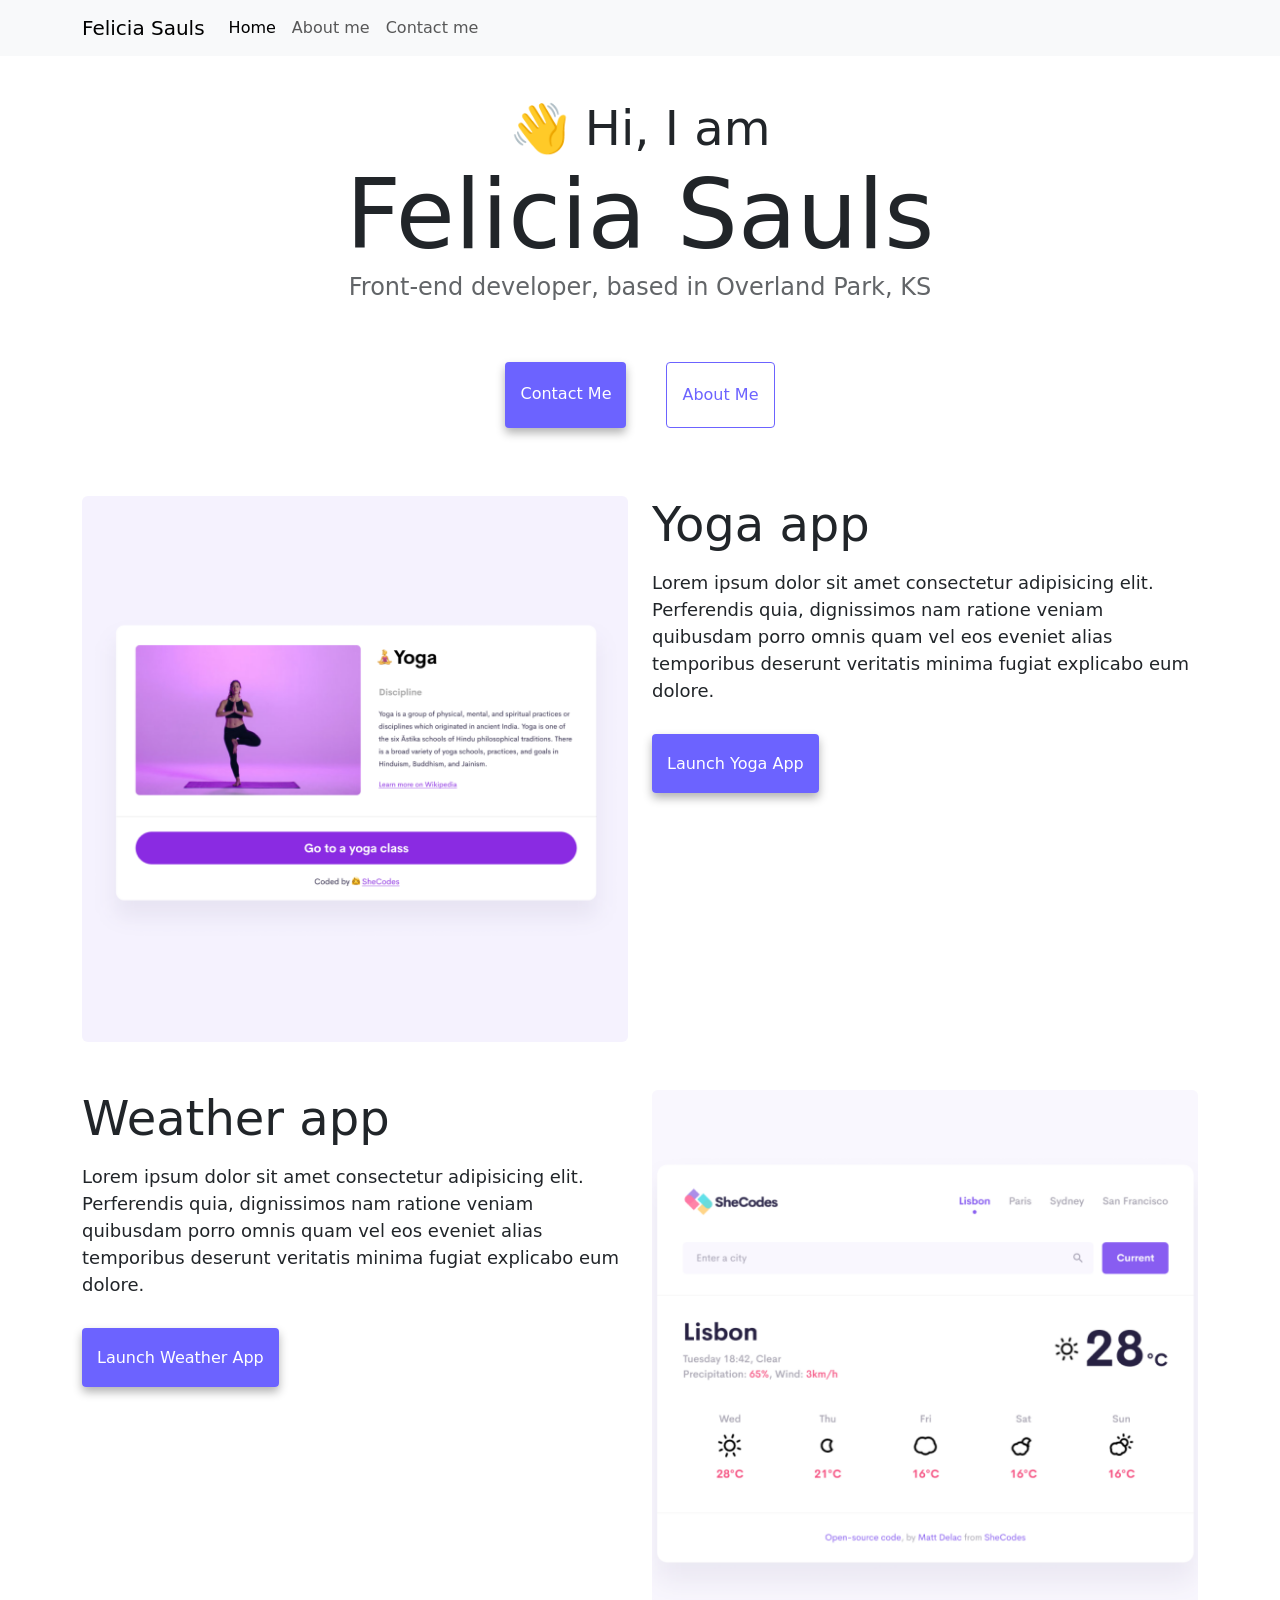
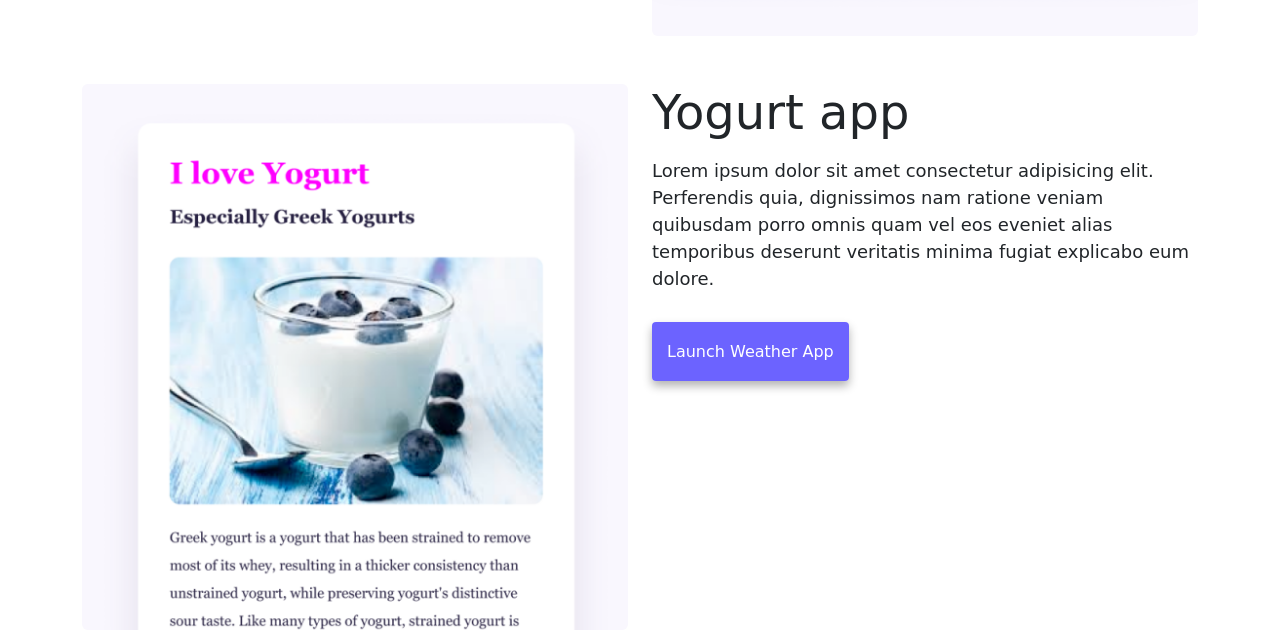
==== index.html @ 981125e0 "Created the initial file structure" ====
<!DOCTYPE html>
<html lang="en">
<head>
    <meta charset="UTF-8">
    <meta name="viewport" content="width=device-width, initial-scale=1.0">
    <link 
    href="https://cdn.jsdelivr.net/npm/bootstrap@5.3.8/dist/css/bootstrap.min.css" 
    rel="stylesheet" integrity="sha384-sRIl4kxILFvY47J16cr9ZwB07vP4J8+LH7qKQnuqkuIAvNWLzeN8tE5YBujZqJLB" 
    crossorigin="anonymous">
    <script src="https://cdn.jsdelivr.net/npm/bootstrap@5.3.8/dist/js/bootstrap.bundle.min.js" 
    integrity="sha384-FKyoEForCGlyvwx9Hj09JcYn3nv7wiPVlz7YYwJrWVcXK/BmnVDxM+D2scQbITxI" 
    crossorigin="anonymous"></script>
    <link rel="stylesheet" href="style.css" />
    <title>About Felicia Sauls</title>
</head>
<body>
   <nav class="navbar navbar-expand-lg navbar-light bg-light fixed-top">
      <div class="container">
        <a class="navbar-brand" href="index.html">Felicia Sauls</a>
        <button
          class="navbar-toggler"
          type="button"
          data-bs-toggle="collapse"
          data-bs-target="#navbarNav"
          aria-controls="navbarNav"
          aria-expanded="false"
          aria-label="Toggle navigation"
        >
          <span class="navbar-toggler-icon"></span>
        </button>
        <div class="collapse navbar-collapse" id="navbarNav">
          <ul class="navbar-nav">
            <li class="nav-item">
              <a class="nav-link active" aria-current="page" href="index.html"
                >Home</a
              >
            </li>
            <li class="nav-item">
              <a class="nav-link" href="about.html">About me</a>
            </li>
            <li class="nav-item">
              <a class="nav-link" href="about.html#contact">Contact me</a>
            </li>
          </ul>
        </div>
      </div>
    </nav>
    <h2 class="text-center">👋 Hi, I am</h2>
    <h1 class="text-center">Felicia Sauls</h1>
    <h3 class="text-center">Front-end developer, based in Overland Park, KS</h3>
    <div class="navigation-links mb-5">
      <a href="about.html#contact" class="primary-link">Contact me</a>
      <a href="about.html" class="secondary-link">About me</a>
    </div>
    <div class="container">
      <div class="row">
        <div class="col-6">
          <img src="images/yoga.png" class="img-fluid rounded" />
        </div>
        <div class="col-6">
          <h2 class="mb-3">Yoga app</h2>
          <p>
            Lorem ipsum dolor sit amet consectetur adipisicing elit. Perferendis
            quia, dignissimos nam ratione veniam quibusdam porro omnis quam vel
            eos eveniet alias temporibus deserunt veritatis minima fugiat
            explicabo eum dolore.
          </p>
          <div class="mt-5">
            <a href="#" class="primary-link">Launch Yoga App</a>
          </div>
        </div>
      </div>
      <div class="row mt-5">
        <div class="col-6">
          <h2 class="mb-3">Weather app</h2>
          <p>
            Lorem ipsum dolor sit amet consectetur adipisicing elit. Perferendis
            quia, dignissimos nam ratione veniam quibusdam porro omnis quam vel
            eos eveniet alias temporibus deserunt veritatis minima fugiat
            explicabo eum dolore.
          </p>
          <div class="mt-5">
            <a href="#" class="primary-link">Launch Weather App</a>
          </div>
        </div>
        <div class="col-6">
          <img src="images/weather.png" class="img-fluid rounded" />
        </div>
      </div>
      <div class="row mt-5">
        <div class="col-6">
          <img src="images/yogurt.png" class="img-fluid rounded" />
        </div>
        <div class="col-6">
          <h2 class="mb-3">Yogurt app</h2>
          <p>
            Lorem ipsum dolor sit amet consectetur adipisicing elit. Perferendis
            quia, dignissimos nam ratione veniam quibusdam porro omnis quam vel
            eos eveniet alias temporibus deserunt veritatis minima fugiat
            explicabo eum dolore.
          </p>
          <div class="mt-5">
            <a href="#" class="primary-link">Launch Weather App</a>
          </div>
        </div>
      </div>
    </div>
  </body>
</html
---- style.css ----
:root {
  --primary-color: #6c63ff;
  --secondary-color: #f5f2fe;
  --box-shadow: 0 5px 10px rgba(0, 0, 0, 0.3);
}

body {
  margin-top: 100px;
}

h1,
h2,
h3 {
  margin: 0;
}

h1 {
  font-size: 96px;
}

h2 {
  font-size: 48px;
}

h3 {
  font-size: 24px;
  opacity: 0.7;
}

p {
  font-size: 18px;
  line-height: 1.5;
}

.navigation-links {
  display: flex;
  margin-top: 40px;
  justify-content: center;
}

.navigation-links a {
  margin: 20px;
}

.primary-link {
  border-radius: 4px;
  padding: 20px 15px;
  text-decoration: none;
  text-transform: capitalize;
  background: var(--primary-color);
  box-shadow: var(--box-shadow);
  color: white;
}

.secondary-link {
  border-radius: 4px;
  padding: 20px 15px;
  text-decoration: none;
  text-transform: capitalize;
  color: var(--primary-color);
  border: 1px solid var(--primary-color);
}

.homepage-link {
  color: var(--primary-color);
  text-align: center;
  display: block;
}

.about-paragraphs {
  margin: 30px 0;
}

.about-paragraphs p {
  margin: 10px;
}

.email-link {
  display: flex;
  justify-content: center;
  color: var(--primary-color);
  font-size: 28px;
  text-decoration: none;
}

.email-link:hover {
  text-decoration: underline;
}
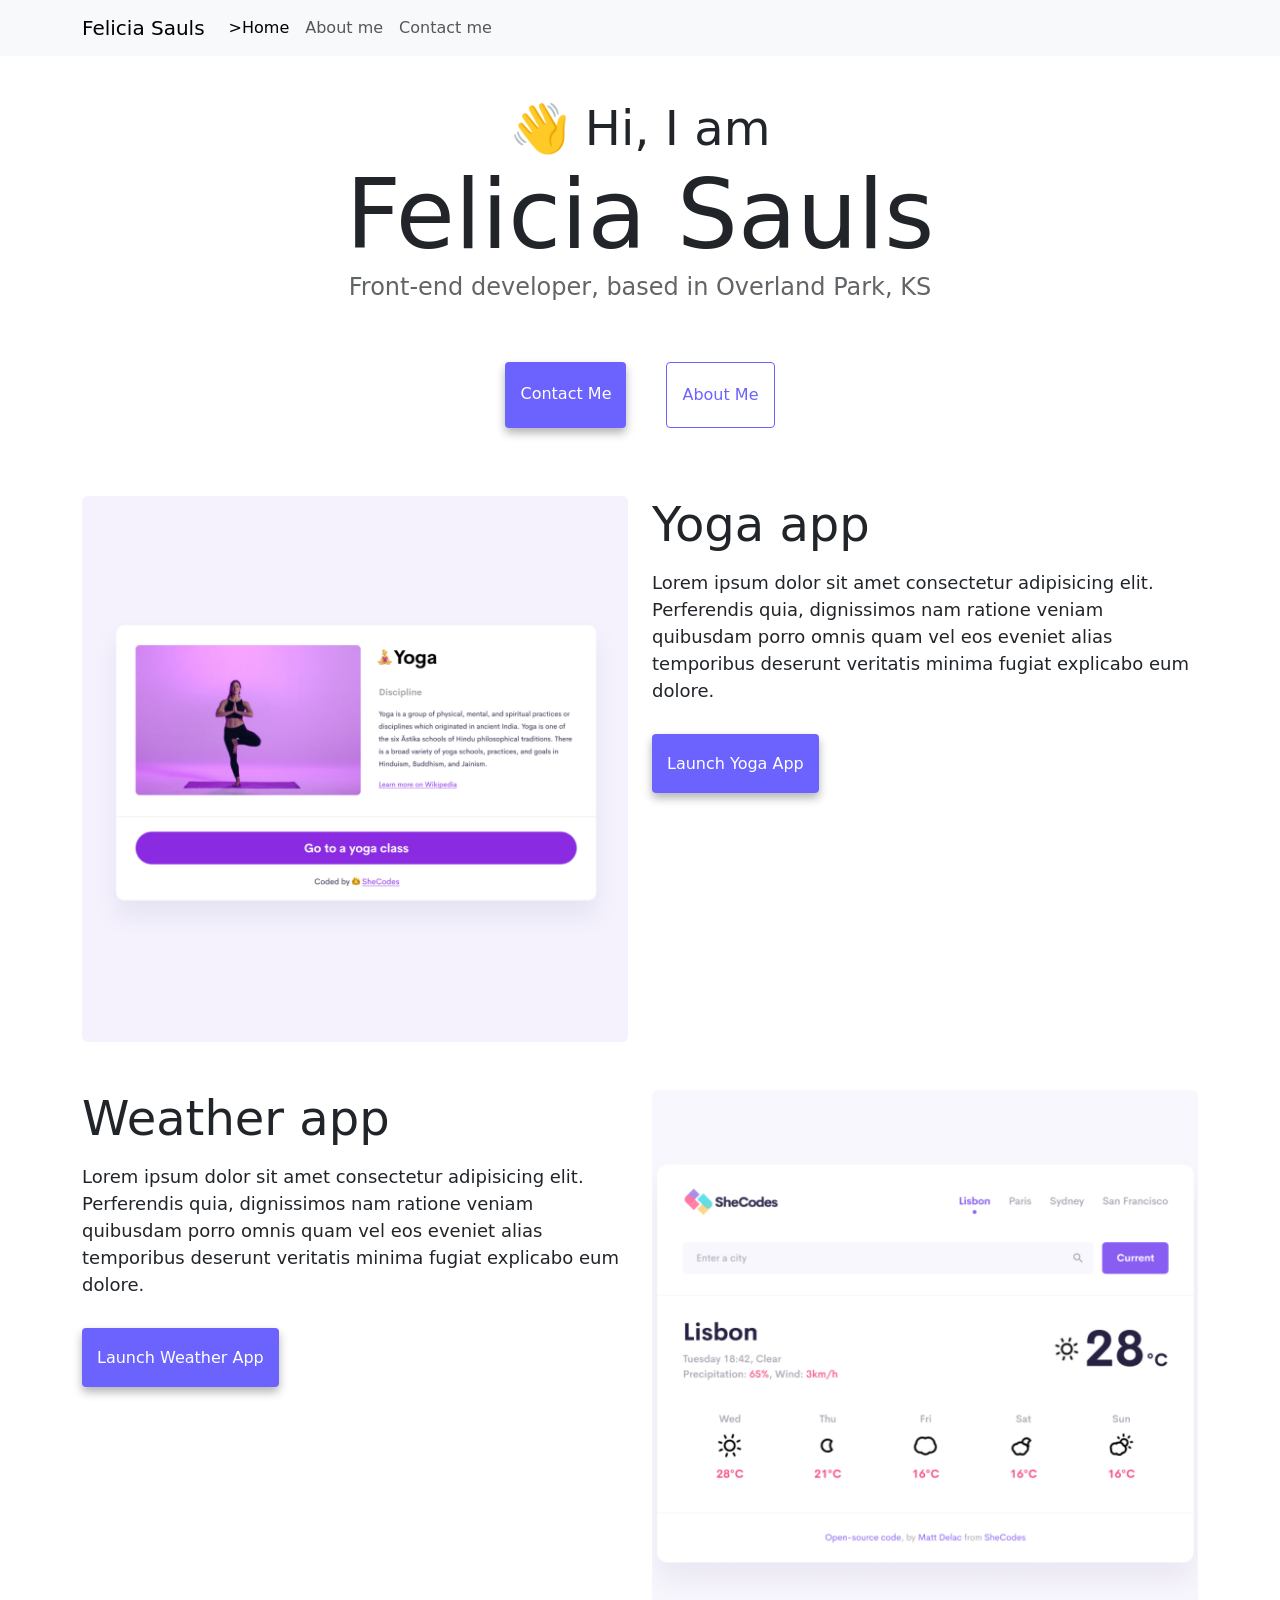
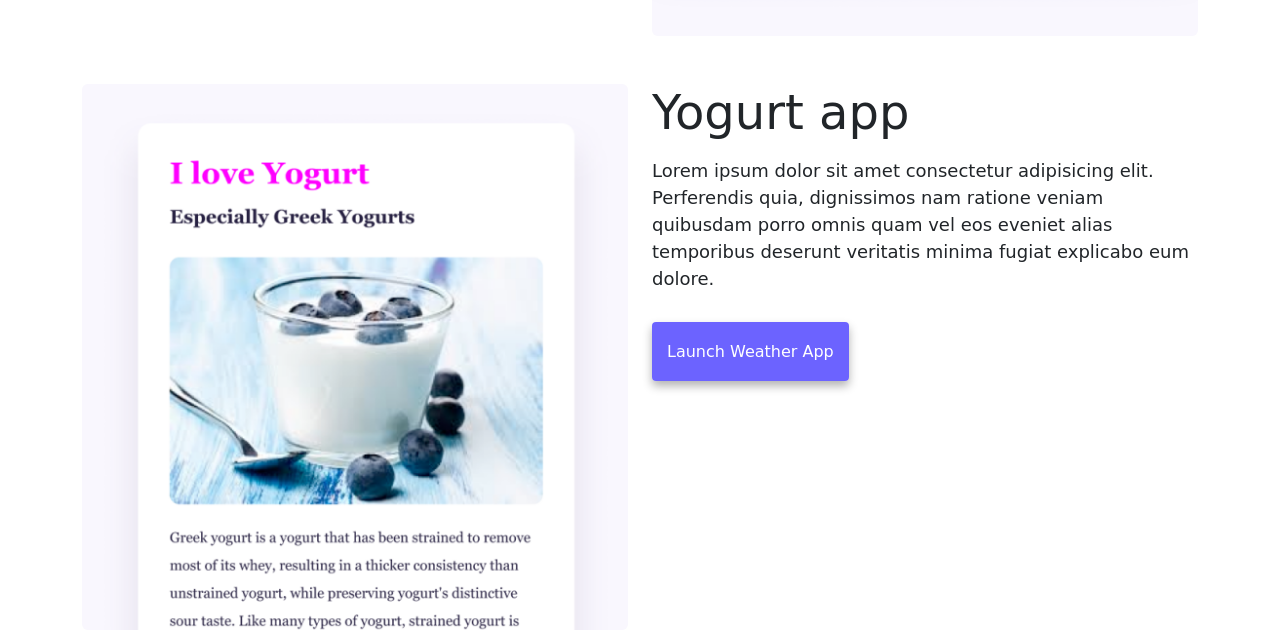
==== commit e6a80a8f: "Imported the portfolio project" ====
--- a/index.html
+++ b/index.html
@@ -10,13 +10,13 @@
     <script src="https://cdn.jsdelivr.net/npm/bootstrap@5.3.8/dist/js/bootstrap.bundle.min.js" 
     integrity="sha384-FKyoEForCGlyvwx9Hj09JcYn3nv7wiPVlz7YYwJrWVcXK/BmnVDxM+D2scQbITxI" 
     crossorigin="anonymous"></script>
-    <link rel="stylesheet" href="style.css" />
+    <link rel="stylesheet" href="/style.css" />
     <title>About Felicia Sauls</title>
 </head>
 <body>
    <nav class="navbar navbar-expand-lg navbar-light bg-light fixed-top">
       <div class="container">
-        <a class="navbar-brand" href="index.html">Felicia Sauls</a>
+                <a class="navbar-brand" href="/">Felicia Sauls</a>
         <button
           class="navbar-toggler"
           type="button"
@@ -31,15 +31,15 @@
         <div class="collapse navbar-collapse" id="navbarNav">
           <ul class="navbar-nav">
             <li class="nav-item">
-              <a class="nav-link active" aria-current="page" href="index.html"
+              <a class="nav-link active" aria-current="page" href="/">
                 >Home</a
               >
             </li>
             <li class="nav-item">
-              <a class="nav-link" href="about.html">About me</a>
+              <a class="nav-link" href="/about.html">About me</a>
             </li>
             <li class="nav-item">
-              <a class="nav-link" href="about.html#contact">Contact me</a>
+              <a class="nav-link" href="/about.html#contact">Contact me</a>
             </li>
           </ul>
         </div>
@@ -49,13 +49,13 @@
     <h1 class="text-center">Felicia Sauls</h1>
     <h3 class="text-center">Front-end developer, based in Overland Park, KS</h3>
     <div class="navigation-links mb-5">
-      <a href="about.html#contact" class="primary-link">Contact me</a>
-      <a href="about.html" class="secondary-link">About me</a>
+      <a href="/about.html#contact" class="primary-link">Contact me</a>
+      <a href="/about.html" class="secondary-link">About me</a>
     </div>
     <div class="container">
       <div class="row">
         <div class="col-6">
-          <img src="images/yoga.png" class="img-fluid rounded" />
+          <img src="/images/yoga.png" class="img-fluid rounded" />
         </div>
         <div class="col-6">
           <h2 class="mb-3">Yoga app</h2>
@@ -84,12 +84,12 @@
           </div>
         </div>
         <div class="col-6">
-          <img src="images/weather.png" class="img-fluid rounded" />
+          <img src="/images/weather.png" class="img-fluid rounded" />
         </div>
       </div>
       <div class="row mt-5">
         <div class="col-6">
-          <img src="images/yogurt.png" class="img-fluid rounded" />
+          <img src="/images/yogurt.png" class="img-fluid rounded" />
         </div>
         <div class="col-6">
           <h2 class="mb-3">Yogurt app</h2>
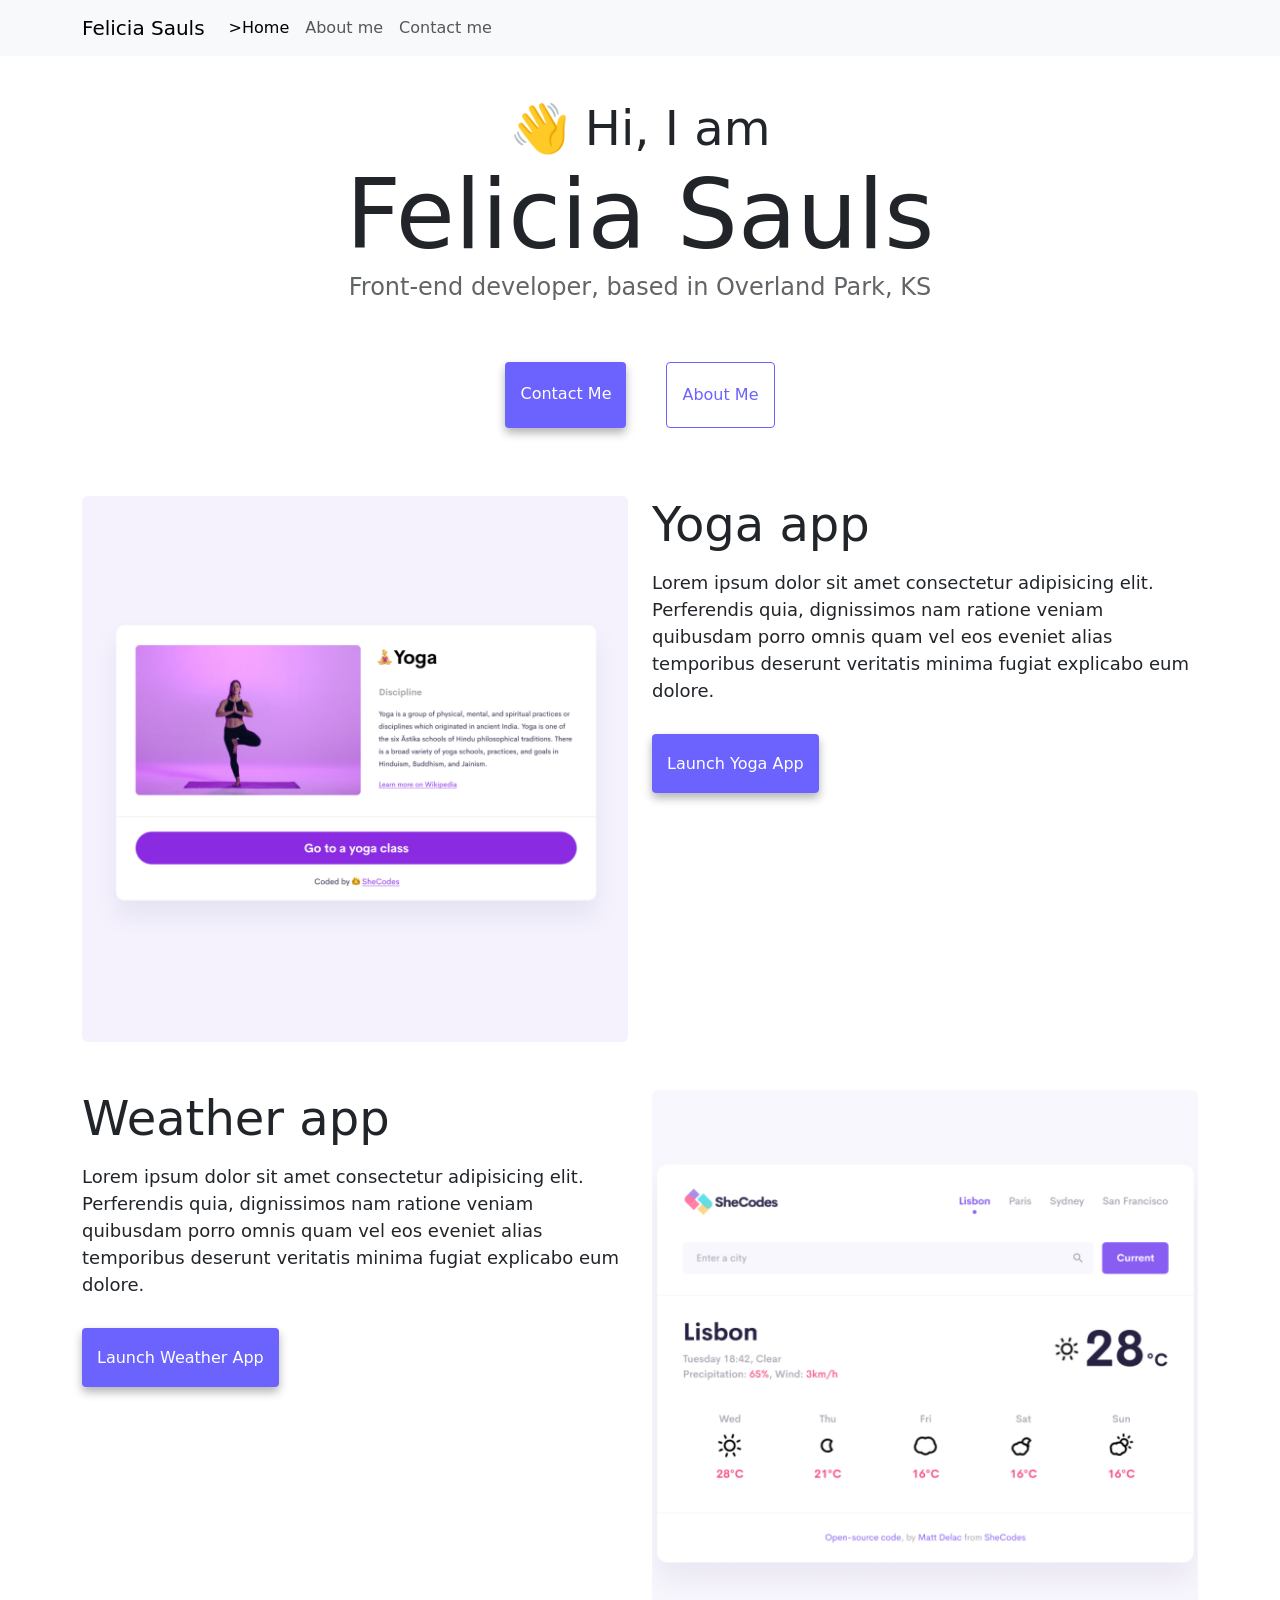
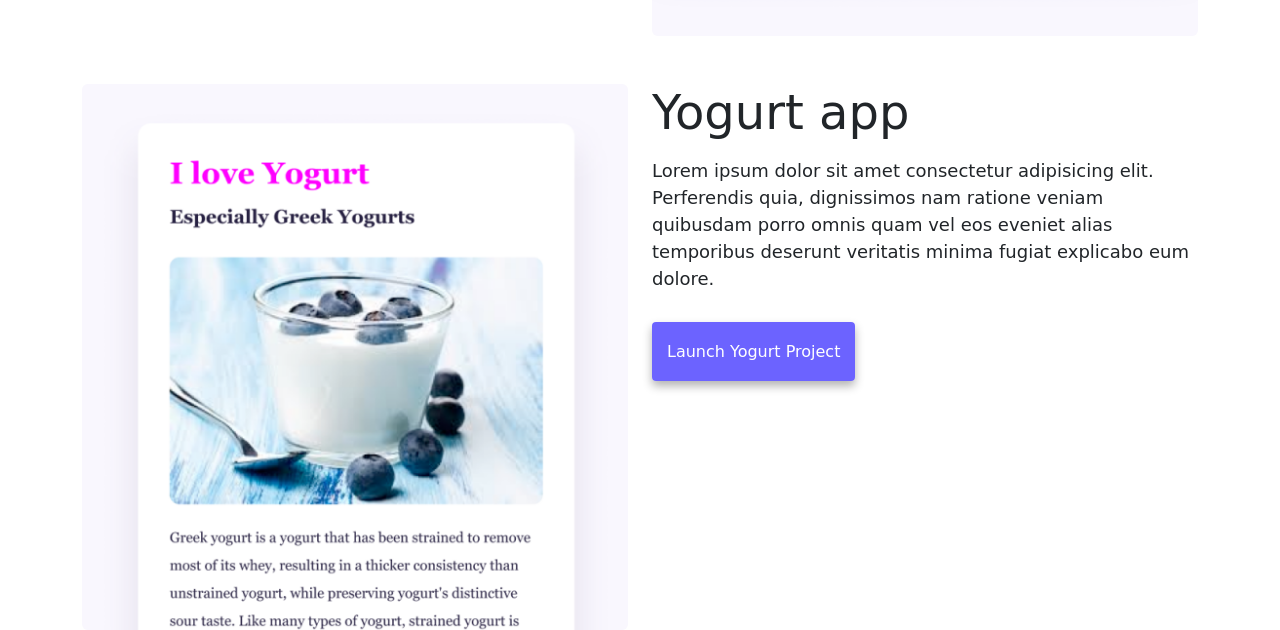
==== commit 33e10900: "Make website more SEO friendly" ====
--- a/index.html
+++ b/index.html
@@ -3,6 +3,8 @@
 <head>
     <meta charset="UTF-8">
     <meta name="viewport" content="width=device-width, initial-scale=1.0">
+    <meta name="description" content="Felicia Sauls is a front-end developer based in Overland Park, KS. 
+    She specializes in creating responsive and user-friendly web applications using modern web technologies.Contact her for job inquiries or collaborations."/>
     <link 
     href="https://cdn.jsdelivr.net/npm/bootstrap@5.3.8/dist/css/bootstrap.min.css" 
     rel="stylesheet" integrity="sha384-sRIl4kxILFvY47J16cr9ZwB07vP4J8+LH7qKQnuqkuIAvNWLzeN8tE5YBujZqJLB" 
@@ -49,13 +51,15 @@
     <h1 class="text-center">Felicia Sauls</h1>
     <h3 class="text-center">Front-end developer, based in Overland Park, KS</h3>
     <div class="navigation-links mb-5">
-      <a href="/about.html#contact" class="primary-link">Contact me</a>
-      <a href="/about.html" class="secondary-link">About me</a>
+      <a href="/about.html#contact" class="primary-link" title="Contact Felicia Sauls">Contact me</a>
+      <a href="/about.html" class="secondary-link" title="Felicia Sauls">About me</a>
     </div>
     <div class="container">
       <div class="row">
         <div class="col-6">
-          <img src="/images/yoga.png" class="img-fluid rounded" />
+          <img src="/images/yoga.png" 
+          alt="Yoga project" 
+          class="img-fluid rounded" />
         </div>
         <div class="col-6">
           <h2 class="mb-3">Yoga app</h2>
@@ -66,7 +70,7 @@
             explicabo eum dolore.
           </p>
           <div class="mt-5">
-            <a href="#" class="primary-link">Launch Yoga App</a>
+            <a href="#" class="primary-link" title="Launch Yoga Project">Launch Yoga App</a>
           </div>
         </div>
       </div>
@@ -80,16 +84,16 @@
             explicabo eum dolore.
           </p>
           <div class="mt-5">
-            <a href="#" class="primary-link">Launch Weather App</a>
+            <a href="#" class="primary-link" title="Weather project">Launch Weather App</a>
           </div>
         </div>
         <div class="col-6">
-          <img src="/images/weather.png" class="img-fluid rounded" />
+          <img src="/images/weather.png" class="img-fluid rounded" alt="Weather project" />
         </div>
       </div>
       <div class="row mt-5">
         <div class="col-6">
-          <img src="/images/yogurt.png" class="img-fluid rounded" />
+          <img src="/images/yogurt.png" class="img-fluid rounded" alt="Yogurt project" />
         </div>
         <div class="col-6">
           <h2 class="mb-3">Yogurt app</h2>
@@ -100,7 +104,7 @@
             explicabo eum dolore.
           </p>
           <div class="mt-5">
-            <a href="#" class="primary-link">Launch Weather App</a>
+            <a href="#" class="primary-link" title="Launch Yogurt Project">Launch Yogurt project</a>
           </div>
         </div>
       </div>
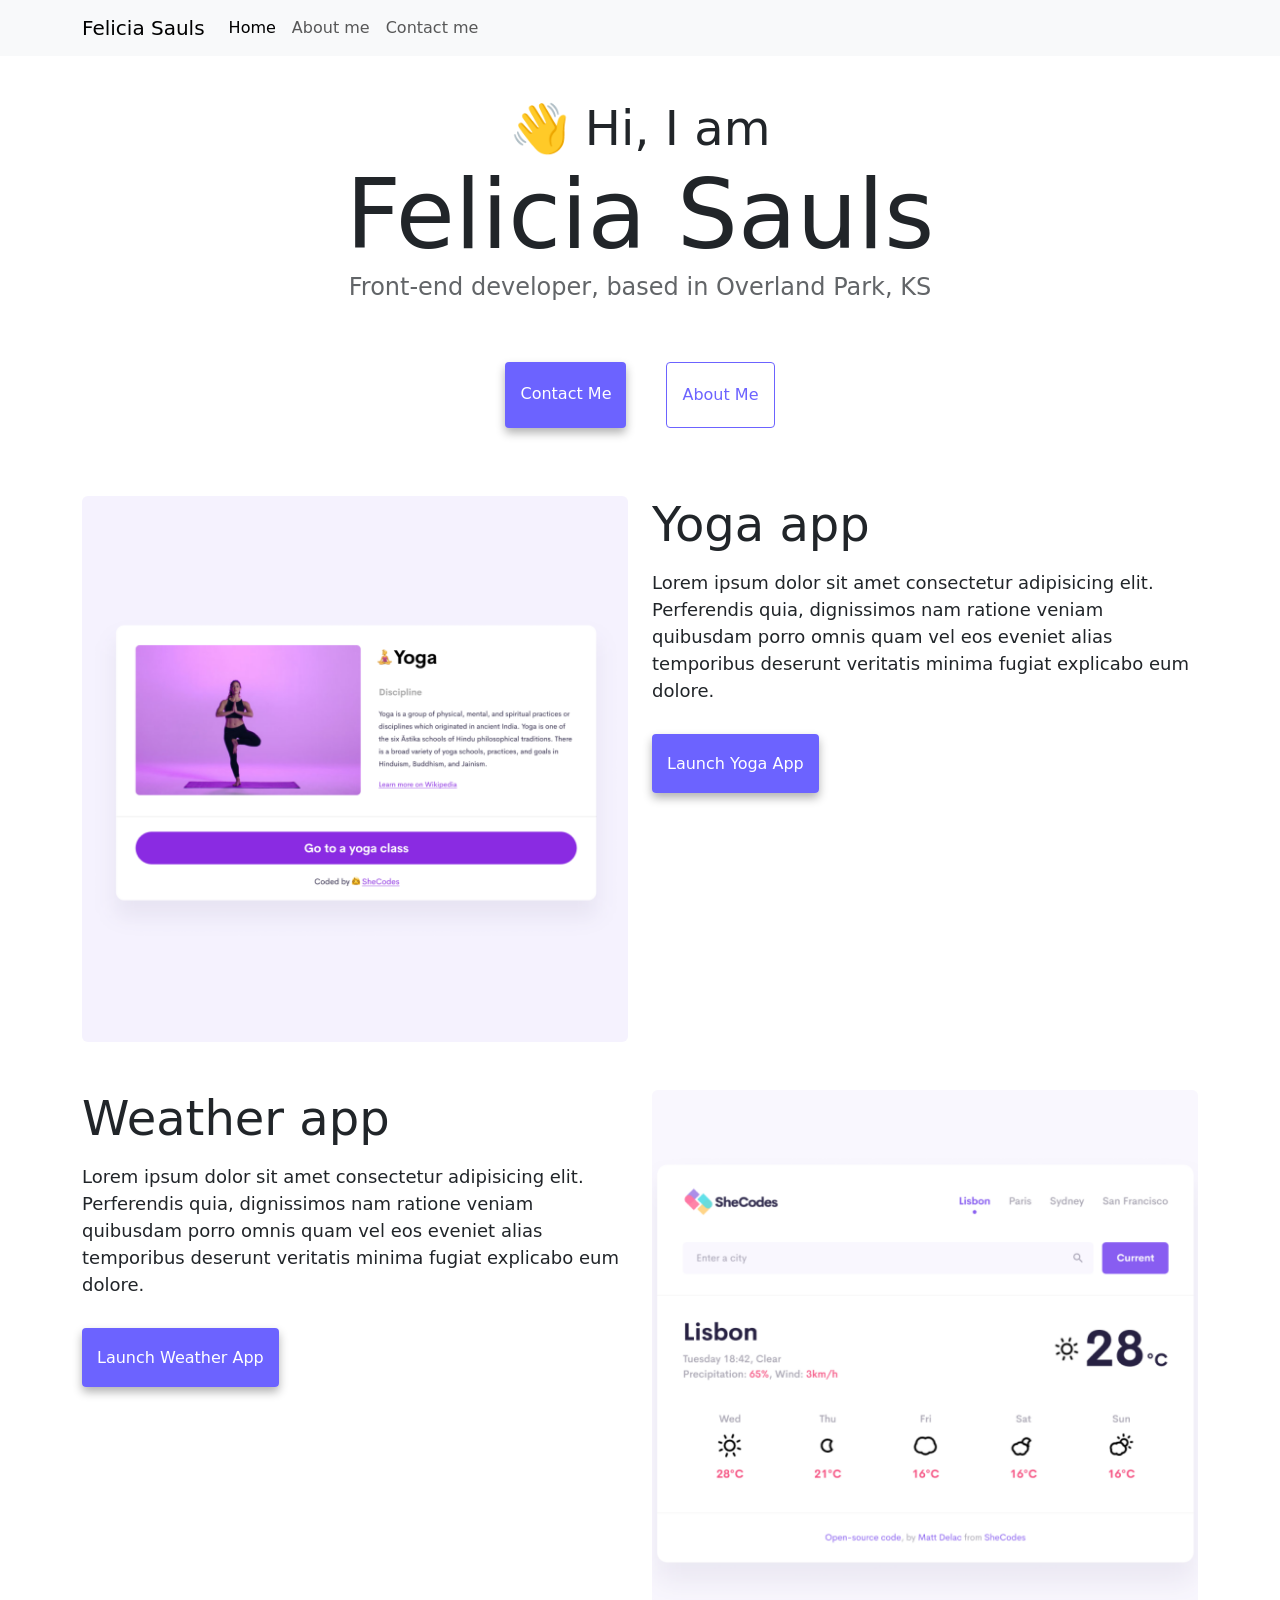
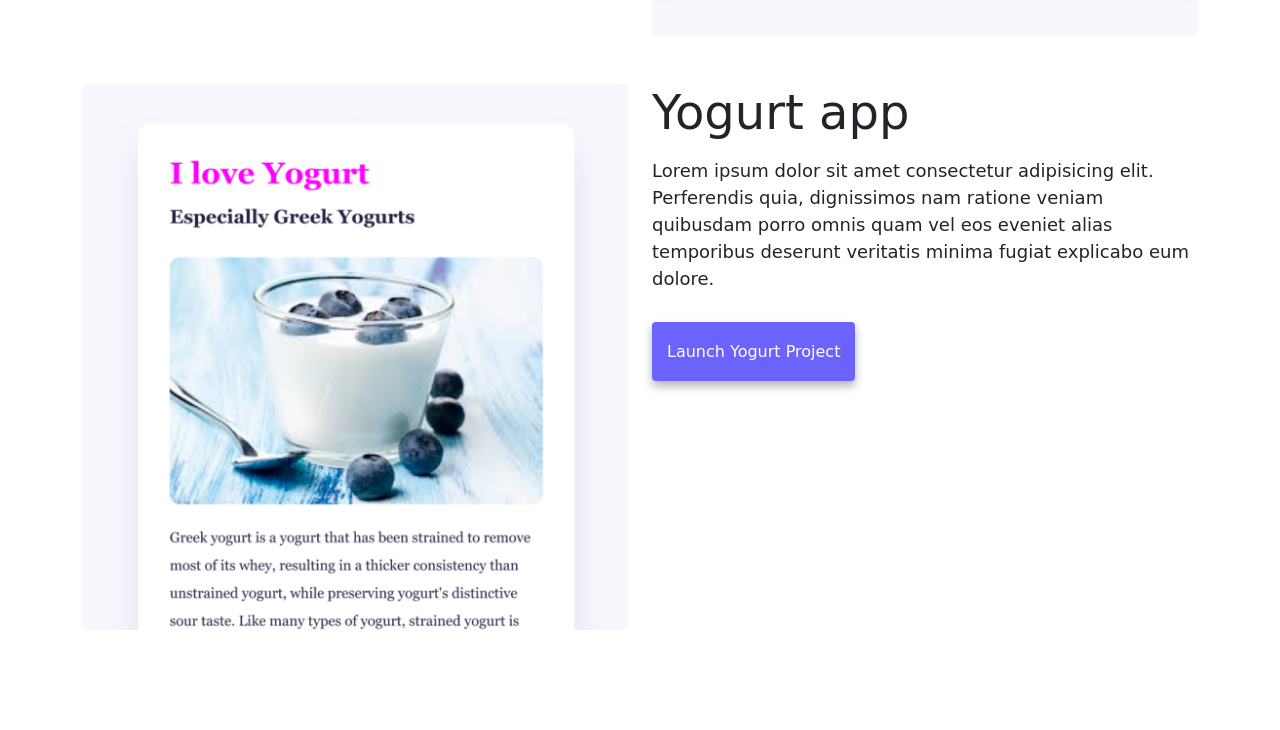
==== commit c982fb5f: "Made website more responsive" ====
--- a/index.html
+++ b/index.html
@@ -34,7 +34,7 @@
           <ul class="navbar-nav">
             <li class="nav-item">
               <a class="nav-link active" aria-current="page" href="/">
-                >Home</a
+                Home</a
               >
             </li>
             <li class="nav-item">
@@ -56,12 +56,12 @@
     </div>
     <div class="container">
       <div class="row">
-        <div class="col-6">
+        <div class="col-sm-6">
           <img src="/images/yoga.png" 
           alt="Yoga project" 
-          class="img-fluid rounded" />
+          class="img-fluid rounded d-none d-sm-block" />
         </div>
-        <div class="col-6">
+        <div class="col-sm-6">
           <h2 class="mb-3">Yoga app</h2>
           <p>
             Lorem ipsum dolor sit amet consectetur adipisicing elit. Perferendis
@@ -70,12 +70,12 @@
             explicabo eum dolore.
           </p>
           <div class="mt-5">
-            <a href="#" class="primary-link" title="Launch Yoga Project">Launch Yoga App</a>
+            <a href="#" class="primary-link project-link" title="Launch Yoga Project">Launch Yoga App</a>
           </div>
         </div>
       </div>
       <div class="row mt-5">
-        <div class="col-6">
+        <div class="col-sm-6">
           <h2 class="mb-3">Weather app</h2>
           <p>
             Lorem ipsum dolor sit amet consectetur adipisicing elit. Perferendis
@@ -84,18 +84,18 @@
             explicabo eum dolore.
           </p>
           <div class="mt-5">
-            <a href="#" class="primary-link" title="Weather project">Launch Weather App</a>
+            <a href="#" class="primary-link project-link" title="Weather project">Launch Weather App</a>
           </div>
         </div>
-        <div class="col-6">
-          <img src="/images/weather.png" class="img-fluid rounded" alt="Weather project" />
+        <div class="col-sm-6">
+          <img src="/images/weather.png" class="img-fluid rounded d-none d-sm-block" alt="Weather project" />
         </div>
       </div>
       <div class="row mt-5">
-        <div class="col-6">
-          <img src="/images/yogurt.png" class="img-fluid rounded" alt="Yogurt project" />
+        <div class="col-sm-6">
+          <img src="/images/yogurt.png" class="img-fluid rounded d-none d-sm-block" alt="Yogurt project" />
         </div>
-        <div class="col-6">
+        <div class="col-sm-6">
           <h2 class="mb-3">Yogurt app</h2>
           <p>
             Lorem ipsum dolor sit amet consectetur adipisicing elit. Perferendis
@@ -104,7 +104,7 @@
             explicabo eum dolore.
           </p>
           <div class="mt-5">
-            <a href="#" class="primary-link" title="Launch Yogurt Project">Launch Yogurt project</a>
+            <a href="#" class="primary-link project-link" title="Launch Yogurt Project">Launch Yogurt project</a>
           </div>
         </div>
       </div>
--- a/style.css
+++ b/style.css
@@ -5,7 +5,7 @@
 }
 
 body {
-  margin-top: 100px;
+  margin: 100px 0;
 }
 
 h1,
@@ -16,6 +16,7 @@
 
 h1 {
   font-size: 96px;
+  
 }
 
 h2 {
@@ -52,6 +53,10 @@
   color: white;
 }
 
+.primary-link:hover {
+    color: white;
+}
+
 .secondary-link {
   border-radius: 4px;
   padding: 20px 15px;
@@ -86,3 +91,23 @@
 .email-link:hover {
   text-decoration: underline;
 }
+
+@media (max-width: 576px) {
+    h1 {
+        font-size: 48px;
+        line-height: 1.2;
+    }
+    h2 {
+        font-size: 32px;
+        text-align: center;
+    }
+    p {
+        text-align: center;
+    }
+
+    .project-link {
+        display: block;
+        text-align: center;
+        margin: 0 20;
+    }
+}
